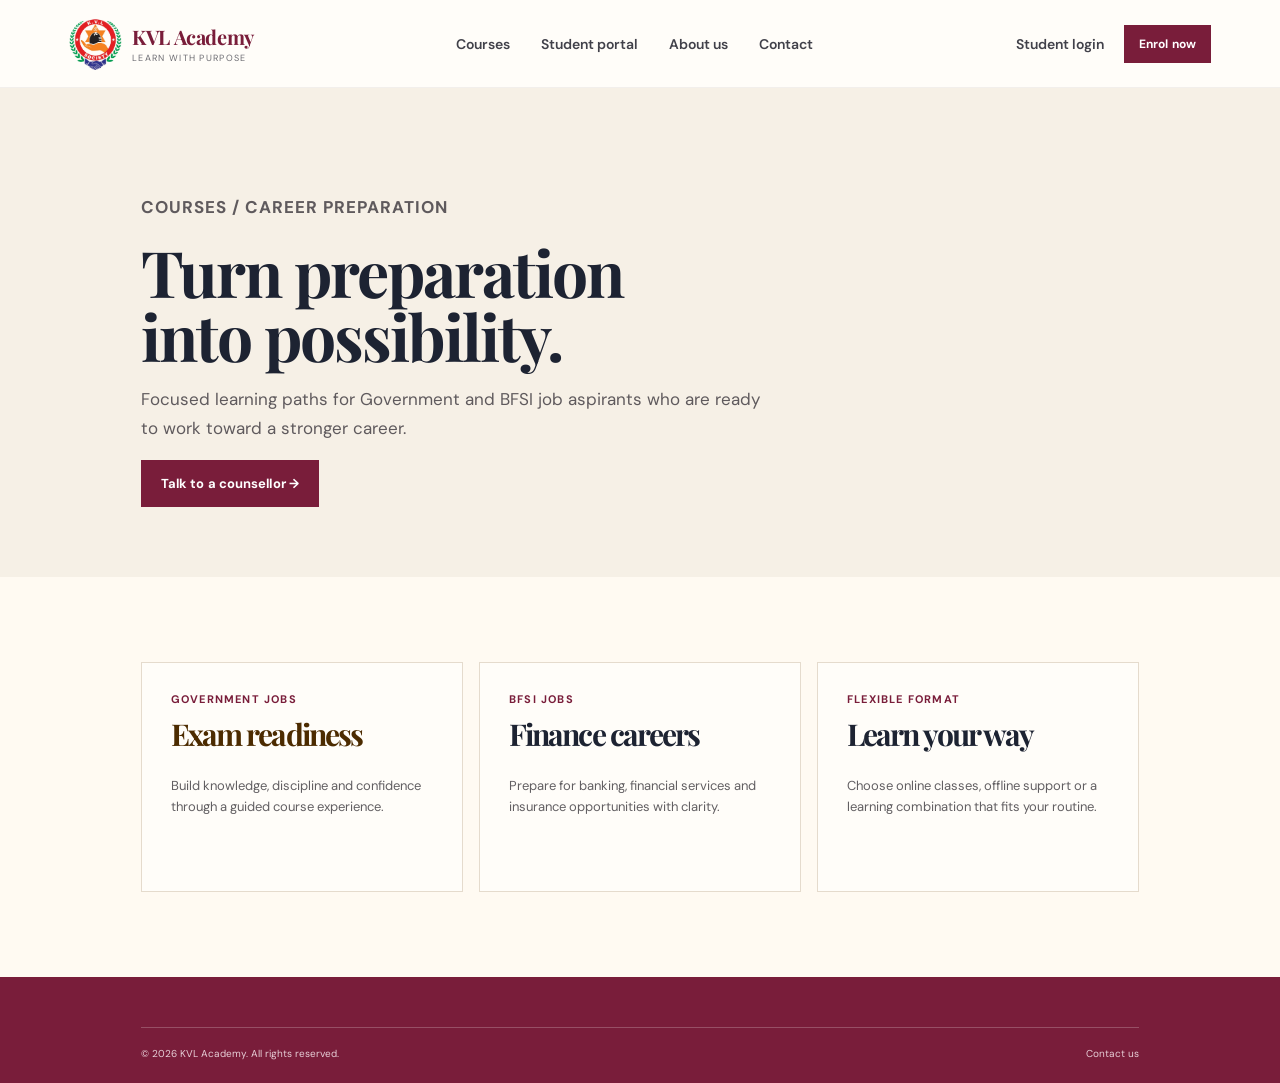
==== careers.html @ 96ace58b "Add KVL Academy website" ====
<!doctype html><html lang="en"><head><meta charset="utf-8"><meta name="viewport" content="width=device-width,initial-scale=1"><meta name="description" content="KVL Academy preparation for government and BFSI jobs."><title>Career Preparation | KVL Academy</title><link rel="preconnect" href="https://fonts.googleapis.com"><link rel="preconnect" href="https://fonts.gstatic.com" crossorigin><link href="https://fonts.googleapis.com/css2?family=DM+Sans:wght@400;500;600;700&family=Playfair+Display:wght@600;700&display=swap" rel="stylesheet"><link rel="stylesheet" href="styles.css"></head><body><header class="site-header"><a class="brand" href="index.html"><img src="kvl-society-logo.jpg" alt="KVL Society logo"><span><strong>KVL Academy</strong><small>Learn with purpose</small></span></a><button class="menu-button" aria-label="Open navigation" aria-expanded="false">☰</button><nav class="main-nav"><a href="courses.html">Courses</a><a href="student-portal.html">Student portal</a><a href="about.html">About us</a><a href="contact.html">Contact</a></nav><div class="header-actions"><a class="login" href="student-portal.html">Student login</a><a class="button button-small" href="contact.html">Enrol now</a></div></header><main><section class="page-hero"><p class="breadcrumbs">Courses / Career preparation</p><h1>Turn preparation<br>into possibility.</h1><p>Focused learning paths for Government and BFSI job aspirants who are ready to work toward a stronger career.</p><a class="button" href="contact.html">Talk to a counsellor →</a></section><section class="page-content"><div class="programme-list"><article class="programme government"><b>GOVERNMENT JOBS</b><h2>Exam readiness</h2><p>Build knowledge, discipline and confidence through a guided course experience.</p></article><article class="programme bfsi"><b>BFSI JOBS</b><h2>Finance careers</h2><p>Prepare for banking, financial services and insurance opportunities with clarity.</p></article><article class="programme"><b>FLEXIBLE FORMAT</b><h2>Learn your way</h2><p>Choose online classes, offline support or a learning combination that fits your routine.</p></article></div></section></main><footer><div class="footer-bottom"><span>© 2026 KVL Academy. All rights reserved.</span><a href="contact.html">Contact us</a></div></footer><script src="script.js"></script></body></html>
---- styles.css ----
:root{--ink:#1d2332;--cream:#fffaf2;--paper:#f6f0e6;--maroon:#791d3a;--red:#d92324;--orange:#f59a22;--green:#079346;--blue:#32328e;--line:#e5dbcd}*{box-sizing:border-box}html{scroll-behavior:smooth}body{margin:0;background:var(--cream);color:var(--ink);font-family:'DM Sans',sans-serif}a{color:inherit;text-decoration:none}.site-header{height:88px;padding:0 5.4vw;display:flex;align-items:center;gap:32px;background:#fffdf9;position:sticky;top:0;z-index:20;border-bottom:1px solid rgba(32,30,37,.06)}.brand{display:flex;align-items:center;gap:10px;min-width:max-content}.brand img{width:53px;height:53px;border-radius:50%;object-fit:cover;mix-blend-mode:multiply}.brand span{display:grid;gap:2px}.brand strong{font-family:'Playfair Display',serif;font-size:20px;color:var(--maroon);letter-spacing:-.4px}.brand small{font-size:9px;letter-spacing:1.3px;text-transform:uppercase;color:#6c6c72}.main-nav{display:flex;align-items:center;justify-content:center;gap:31px;flex:1}.main-nav a,.login{font-size:14px;font-weight:600;color:#41414a}.main-nav a:hover,.login:hover{color:var(--maroon)}.header-actions{display:flex;align-items:center;gap:20px}.button{border:0;background:var(--maroon);color:#fff;display:inline-flex;gap:20px;align-items:center;justify-content:center;padding:15px 20px;font-size:13px;font-weight:700;letter-spacing:.1px;transition:.25s;cursor:pointer}.button:hover{background:#581229;transform:translateY(-2px)}.button span{font-size:19px;line-height:12px}.button-small{padding:11px 15px;font-size:12px}.menu-button{display:none}.hero{min-height:655px;display:grid;grid-template-columns:1.05fr .95fr;overflow:hidden;background:var(--paper)}.hero-copy{padding:107px 6vw 80px 12vw;position:relative;z-index:1}.eyebrow{font-weight:700;letter-spacing:1.65px;font-size:10px;color:var(--maroon);margin:0 0 18px}.hero h1,h2{font-family:'Playfair Display',serif;letter-spacing:-1.9px;line-height:.98;margin:0}.hero h1{font-size:clamp(45px,5.2vw,76px);color:var(--ink)}.hero h1 em{font-style:normal;color:var(--maroon)}.hero-text{max-width:465px;font-size:17px;line-height:1.7;color:#59575d;margin:27px 0 31px}.hero-actions{display:flex;align-items:center;gap:26px}.text-link{font-size:13px;font-weight:700;color:var(--maroon);display:inline-flex;gap:8px;align-items:center}.text-link span{font-size:18px}.hero-proof{font-size:12px;display:flex;align-items:center;gap:9px;margin-top:69px;color:#5e5a5e}.proof-dot{width:8px;height:8px;background:var(--green);border-radius:50%}.hero-art{position:relative;overflow:hidden;background:linear-gradient(133deg,#fae7bc,#eea13d)}.sun-disc{position:absolute;width:590px;height:590px;border-radius:50%;background:#f7bc57;top:25px;left:11%;box-shadow:inset 0 0 0 20px rgba(255,255,255,.14)}.orbit{position:absolute;border:1px solid rgba(121,29,58,.27);border-radius:50%;width:560px;height:280px;left:8%;top:180px;transform:rotate(-24deg)}.orbit-two{width:470px;height:220px;top:216px;left:15%;transform:rotate(36deg)}.hero-card{position:absolute;background:rgba(255,252,246,.92);padding:17px 21px;width:168px;box-shadow:0 10px 25px rgba(102,60,10,.13);display:grid;gap:3px}.hero-card span{font-size:10px;color:var(--maroon);font-weight:700}.hero-card strong{font-family:'Playfair Display',serif;font-size:21px}.hero-card small{font-size:10px;color:#6b6762}.card-one{top:79px;right:13%;transform:rotate(4deg)}.card-two{top:291px;left:3%;transform:rotate(-5deg)}.card-three{right:7%;bottom:69px;transform:rotate(3deg)}.book{position:absolute;width:165px;height:32px;bottom:105px;left:35%;transform:skewY(-16deg) rotate(-12deg);box-shadow:0 10px 11px rgba(60,35,0,.16)}.book-red{background:var(--red);margin-bottom:0}.book-yellow{background:#ffe1a0;margin-bottom:30px;left:37%}.book-blue{background:var(--blue);margin-bottom:60px;left:39%}.trust-strip{background:var(--maroon);color:#fff;padding:28px 11vw;display:grid;grid-template-columns:repeat(4,1fr);gap:22px}.trust-strip div{display:flex;gap:11px;align-items:center;font-size:12px}.trust-strip b{font-family:'Playfair Display',serif;color:#f7bc57;font-size:18px}.section{padding:110px 11vw}.section-heading{display:flex;justify-content:space-between;align-items:end;gap:60px;margin-bottom:48px}.section-heading h2,.learning-copy h2,.feature-copy h2,.enquiry-section h2{font-size:clamp(38px,4vw,58px)}.section-heading>p{max-width:330px;color:#625f62;line-height:1.65;font-size:14px;margin:0}.course-grid{display:grid;grid-template-columns:repeat(4,1fr);gap:14px}.course-card{min-height:270px;padding:23px;position:relative;color:#fff;display:flex;flex-direction:column;transition:.25s}.course-card:hover{transform:translateY(-6px)}.course-number{font-size:11px;font-weight:700;opacity:.75}.course-icon{font-size:36px;margin:auto 0 12px}.course-card h3{font-family:'Playfair Display',serif;font-size:28px;line-height:1;margin:0}.course-card p{font-size:11px;margin:9px 0 0;opacity:.9}.card-arrow{position:absolute;right:22px;bottom:22px;font-size:24px}.science{background:var(--maroon)}.commerce{background:var(--green)}.government{background:var(--orange);color:#4c2b00}.bfsi{background:var(--blue)}.learning-section{background:#f1e6d5;display:grid;grid-template-columns:.88fr 1.12fr;gap:8vw;padding:105px 11vw;align-items:center}.learning-copy>p:not(.eyebrow),.feature-copy>p{line-height:1.7;color:#59575d;font-size:15px;max-width:400px;margin:24px 0 25px}.dark-link{color:var(--maroon)}.learning-map{background:#fffdf9;padding:23px;box-shadow:0 20px 50px rgba(80,52,20,.11);min-height:392px}.map-title{font-size:12px;font-weight:700;padding-bottom:20px;border-bottom:1px solid #ede7dd;display:flex;justify-content:space-between}.map-title span{color:var(--green)}.map-row{display:flex;align-items:center;gap:10px;min-height:35px}.top-map{justify-content:center;margin-top:18px}.map-node{border:1px solid #ded7cf;border-radius:4px;padding:7px 11px;font-size:11px;font-weight:700;background:#fff}.main-node{background:var(--maroon);color:#fff;border-color:var(--maroon)}.map-line{height:12px;width:1px;background:#cfc4b6;margin-left:50%;transform:translateX(-1px)}.split{justify-content:space-between}.muted-node{font-size:10px;color:#777}.muted-node b{color:var(--green);font-size:12px}.left-line{margin-left:21px}.wide-node span{color:var(--red);margin-left:10px}.resource-pill{font-size:10px;background:#fbe9c8;padding:6px 9px;border-radius:12px;color:#9b5c00}.test-pill{background:#dcefdc;color:#28743e}.feature-course{display:grid;grid-template-columns:1fr 1fr;gap:8vw;align-items:center}.feature-image{height:475px;background:var(--maroon);position:relative;overflow:hidden;padding:33px;color:#fff}.feature-shape{position:absolute;width:400px;height:400px;border-radius:50%;right:-70px;bottom:-120px;background:var(--orange);box-shadow:-60px -90px 0 rgba(255,255,255,.08)}.feature-image p{font-family:'Playfair Display',serif;font-size:37px;line-height:1;position:absolute;bottom:21px;z-index:2;margin:0}.feature-badge{font-size:9px;letter-spacing:1px;line-height:1.8;position:relative;z-index:1}.feature-badge b{font-size:15px;letter-spacing:0}.feature-copy ul{list-style:none;padding:0;margin:25px 0}.feature-copy li{font-size:14px;margin:11px 0}.feature-copy li:before{content:'✓';color:var(--green);font-weight:bold;margin-right:10px}.button-orange{background:var(--orange);color:#4d2b00}.about-section{background:#1d2332;color:#fff;padding:95px 11vw;display:grid;grid-template-columns:.65fr 1.1fr .8fr;gap:6vw;align-items:center}.about-mark{font-family:'Playfair Display',serif;font-size:56px;color:#f5b958;line-height:.8;border-left:2px solid var(--green);padding-left:21px}.about-mark span{font-family:'DM Sans',sans-serif;font-size:11px;letter-spacing:4px;color:#fff}.light-eyebrow{color:#f5b958}.about-section h2{font-size:clamp(32px,3.4vw,49px)}.about-section p:not(.eyebrow){font-size:14px;line-height:1.7;color:#d7d9de;max-width:435px}.light-link{color:#fff}.video-placeholder{height:202px;background:linear-gradient(130deg,#a12739,#ef9c24);padding:23px;display:flex;flex-direction:column;justify-content:end;position:relative}.video-placeholder span{position:absolute;top:28px;left:28px;width:42px;height:42px;border-radius:50%;background:#fff;color:var(--maroon);display:grid;place-items:center;font-size:14px;padding-left:2px}.video-placeholder p{font-family:'Playfair Display',serif;font-size:21px!important;color:#fff!important;margin:0!important}.video-placeholder small{font-size:10px;color:#fff;margin-top:5px}.enquiry-section{padding:102px 11vw;display:grid;grid-template-columns:1fr 1fr;gap:10vw;background:#fffdf9}.enquiry-section>div>p:not(.eyebrow){line-height:1.7;color:#5c5960;max-width:340px;font-size:14px}.enquiry-form{display:grid;gap:14px}.enquiry-form label{font-weight:700;font-size:11px;letter-spacing:.2px;display:grid;gap:6px}.enquiry-form input,.enquiry-form select{font:inherit;font-size:14px;border:1px solid #dcd5cb;background:#fff;padding:13px;border-radius:0;width:100%;outline-color:var(--maroon)}.enquiry-form .button{margin-top:6px}.form-note{font-size:10px;color:#777;line-height:1.4;margin:0}.form-success{font-size:12px;color:var(--green);font-weight:700;margin:0;min-height:16px}footer{background:var(--maroon);color:#fff;padding:50px 11vw 23px}.footer-top{display:flex;align-items:center;justify-content:space-between;padding-bottom:37px;border-bottom:1px solid rgba(255,255,255,.22)}.footer-brand strong{color:#fff}.footer-brand small{color:#ffdede}.footer-top>p{font-family:'Playfair Display',serif;font-size:20px;margin:0;color:#f5b958}.footer-grid{display:grid;grid-template-columns:1fr 1fr 1.4fr;gap:45px;padding:35px 0}.footer-grid h4{font-size:11px;text-transform:uppercase;letter-spacing:1px;color:#f5b958;margin:0 0 13px}.footer-grid a,.footer-grid p{display:block;font-size:12px;color:#fff;opacity:.9;margin:8px 0}.footer-pending{line-height:1.6;max-width:300px}.footer-bottom{border-top:1px solid rgba(255,255,255,.22);padding-top:19px;display:flex;justify-content:space-between;color:#e7cfd7;font-size:10px}
@media(max-width:850px){.site-header{height:72px;padding:0 5vw}.main-nav,.header-actions{display:none}.menu-button{display:block;margin-left:auto;background:none;border:0;font-size:23px;color:var(--maroon)}.main-nav.open{display:flex;position:absolute;top:72px;left:0;right:0;background:#fffdf9;padding:22px;flex-direction:column;gap:19px;border-top:1px solid #eee}.hero{grid-template-columns:1fr}.hero-copy{padding:74px 8vw 55px}.hero-art{height:420px}.trust-strip{padding:25px 8vw;grid-template-columns:1fr 1fr}.section,.learning-section,.enquiry-section{padding:75px 8vw}.section-heading,.feature-course,.learning-section,.enquiry-section{grid-template-columns:1fr;display:grid;gap:32px}.course-grid{grid-template-columns:1fr 1fr}.about-section{padding:70px 8vw;grid-template-columns:1fr;gap:28px}.about-mark{font-size:43px}.footer-grid{grid-template-columns:1fr 1fr}.footer-top{align-items:flex-start;gap:18px;flex-direction:column}}
@media(max-width:520px){.brand img{width:43px;height:43px}.brand strong{font-size:17px}.hero h1{font-size:46px}.hero-actions{align-items:flex-start;flex-direction:column;gap:18px}.hero-proof{margin-top:42px}.hero-art{height:350px}.sun-disc{width:390px;height:390px;left:0}.hero-card{width:135px;padding:13px}.card-one{right:6%;top:33px}.card-two{left:5%;top:184px}.card-three{right:6%;bottom:26px}.book{display:none}.trust-strip{gap:19px 8px}.trust-strip div{font-size:10px}.section-heading{margin-bottom:34px}.course-grid{grid-template-columns:1fr;gap:10px}.course-card{min-height:205px}.learning-map{padding:16px;overflow:hidden}.map-row{gap:5px}.map-node{font-size:9px;padding:7px}.resource-pill{font-size:8px;padding:5px}.feature-image{height:360px}.feature-copy h2,.learning-copy h2,.enquiry-section h2{font-size:40px}.footer-top>p{font-size:17px}.footer-grid{grid-template-columns:1fr;gap:20px}.footer-bottom{gap:10px;flex-direction:column}.video-placeholder{width:100%}}
.hero-photo{background:#eee0cb}.hero-photo>img{height:100%;width:100%;object-fit:cover;object-position:center;display:block}.hero-photo:after{content:'';position:absolute;inset:0;background:linear-gradient(90deg,rgba(255,247,231,.10),transparent 50%)}.hero-photo .hero-card{z-index:2}.page-hero{padding:88px 11vw 70px;background:var(--paper)}.page-hero h1{font-family:'Playfair Display',serif;font-size:clamp(42px,5vw,70px);line-height:1;margin:0;letter-spacing:-2px}.page-hero p{max-width:620px;font-size:17px;line-height:1.7;color:#5f5a5d}.breadcrumbs{font-size:11px;font-weight:700;color:var(--maroon);letter-spacing:1px;text-transform:uppercase;margin-bottom:18px}.page-content{padding:85px 11vw}.programme-list{display:grid;grid-template-columns:repeat(3,1fr);gap:16px}.programme{border:1px solid var(--line);padding:29px;background:#fffdf9;min-height:230px;display:flex;flex-direction:column}.programme b{color:var(--maroon);font-size:11px;letter-spacing:1.2px}.programme h2{font-size:30px;margin:14px 0}.programme p{font-size:13px;line-height:1.6;color:#625f62}.programme .text-link{margin-top:auto}.two-column{display:grid;grid-template-columns:1fr 1fr;gap:7vw;align-items:start}.course-syllabus{background:#f1e6d5;padding:26px}.course-syllabus h3{font-family:'Playfair Display',serif;font-size:26px;margin:0 0 15px}.course-syllabus p{font-size:13px;line-height:1.7}.course-syllabus ul{padding-left:18px;font-size:13px;line-height:2}.portal-shell{background:#f1e6d5;padding:60px 7vw;min-height:620px}.portal-grid{display:grid;grid-template-columns:230px 1fr;max-width:1100px;margin:auto;background:#fffdf9;box-shadow:0 15px 50px rgba(64,40,15,.12)}.portal-side{padding:27px;background:var(--maroon);color:#fff}.portal-side a{display:block;padding:12px 0;font-size:13px;border-bottom:1px solid rgba(255,255,255,.15)}.portal-main{padding:38px}.portal-main h1{font-family:'Playfair Display',serif;font-size:42px;margin:0 0 26px}.lesson-list{display:grid;gap:10px}.lesson{padding:16px;border:1px solid var(--line);display:flex;justify-content:space-between;font-size:13px}.contact-card{padding:32px;background:var(--maroon);color:#fff}.contact-card h2{font-size:36px}.contact-card p{font-size:14px;line-height:1.7}@media(max-width:850px){.programme-list,.two-column{grid-template-columns:1fr}.page-hero,.page-content{padding-left:8vw;padding-right:8vw}.portal-grid{grid-template-columns:1fr}.portal-side{display:flex;gap:14px;overflow:auto}.portal-side a{white-space:nowrap;border:0}.portal-main{padding:26px}}
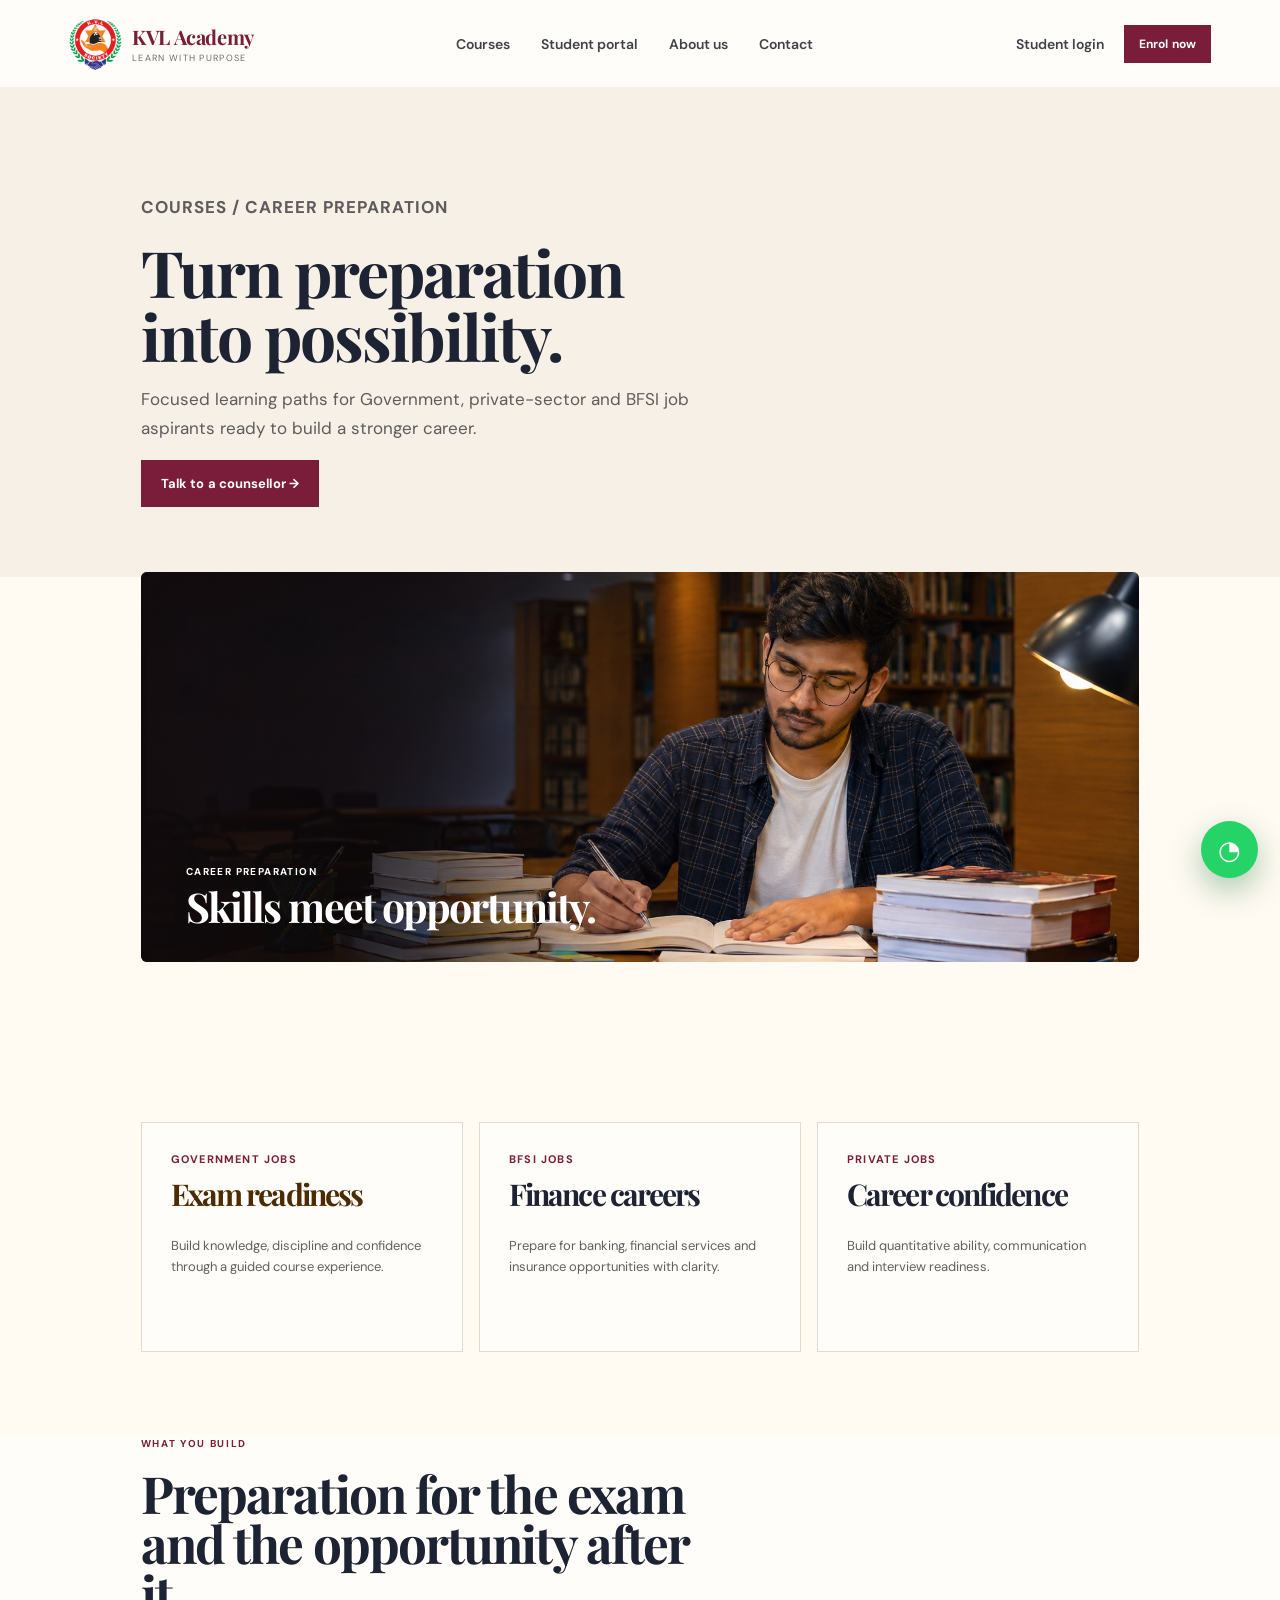
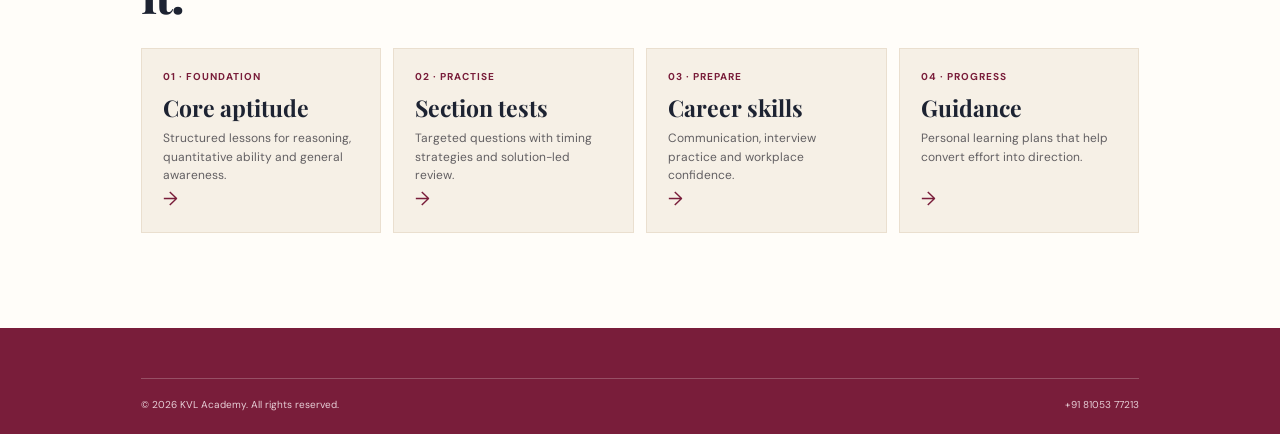
==== commit 47d05f43: "Elevate KVL Academy learning experience" ====
--- a/careers.html
+++ b/careers.html
@@ -1 +1 @@
-<!doctype html><html lang="en"><head><meta charset="utf-8"><meta name="viewport" content="width=device-width,initial-scale=1"><meta name="description" content="KVL Academy preparation for government and BFSI jobs."><title>Career Preparation | KVL Academy</title><link rel="preconnect" href="https://fonts.googleapis.com"><link rel="preconnect" href="https://fonts.gstatic.com" crossorigin><link href="https://fonts.googleapis.com/css2?family=DM+Sans:wght@400;500;600;700&family=Playfair+Display:wght@600;700&display=swap" rel="stylesheet"><link rel="stylesheet" href="styles.css"></head><body><header class="site-header"><a class="brand" href="index.html"><img src="kvl-society-logo.jpg" alt="KVL Society logo"><span><strong>KVL Academy</strong><small>Learn with purpose</small></span></a><button class="menu-button" aria-label="Open navigation" aria-expanded="false">☰</button><nav class="main-nav"><a href="courses.html">Courses</a><a href="student-portal.html">Student portal</a><a href="about.html">About us</a><a href="contact.html">Contact</a></nav><div class="header-actions"><a class="login" href="student-portal.html">Student login</a><a class="button button-small" href="contact.html">Enrol now</a></div></header><main><section class="page-hero"><p class="breadcrumbs">Courses / Career preparation</p><h1>Turn preparation<br>into possibility.</h1><p>Focused learning paths for Government and BFSI job aspirants who are ready to work toward a stronger career.</p><a class="button" href="contact.html">Talk to a counsellor →</a></section><section class="page-content"><div class="programme-list"><article class="programme government"><b>GOVERNMENT JOBS</b><h2>Exam readiness</h2><p>Build knowledge, discipline and confidence through a guided course experience.</p></article><article class="programme bfsi"><b>BFSI JOBS</b><h2>Finance careers</h2><p>Prepare for banking, financial services and insurance opportunities with clarity.</p></article><article class="programme"><b>FLEXIBLE FORMAT</b><h2>Learn your way</h2><p>Choose online classes, offline support or a learning combination that fits your routine.</p></article></div></section></main><footer><div class="footer-bottom"><span>© 2026 KVL Academy. All rights reserved.</span><a href="contact.html">Contact us</a></div></footer><script src="script.js"></script></body></html>
+<!doctype html><html lang="en"><head><meta charset="utf-8"><meta name="viewport" content="width=device-width,initial-scale=1"><meta name="description" content="KVL Academy preparation for government, private and BFSI jobs."><title>Career Preparation | KVL Academy</title><link rel="preconnect" href="https://fonts.googleapis.com"><link rel="preconnect" href="https://fonts.gstatic.com" crossorigin><link href="https://fonts.googleapis.com/css2?family=DM+Sans:wght@400;500;600;700&family=Playfair+Display:wght@600;700&display=swap" rel="stylesheet"><link rel="stylesheet" href="styles.css"><link rel="stylesheet" href="premium.css"></head><body><header class="site-header"><a class="brand" href="index.html"><img src="kvl-society-logo.jpg" alt="KVL Society logo"><span><strong>KVL Academy</strong><small>Learn with purpose</small></span></a><button class="menu-button" aria-label="Open navigation" aria-expanded="false">☰</button><nav class="main-nav"><a href="courses.html">Courses</a><a href="student-portal.html">Student portal</a><a href="about.html">About us</a><a href="contact.html">Contact</a></nav><div class="header-actions"><a class="login" href="student-portal.html">Student login</a><a class="button button-small" href="contact.html">Enrol now</a></div></header><main><section class="page-hero"><p class="breadcrumbs">Courses / Career preparation</p><h1>Turn preparation<br>into possibility.</h1><p>Focused learning paths for Government, private-sector and BFSI job aspirants ready to build a stronger career.</p><a class="button" href="contact.html">Talk to a counsellor →</a></section><section class="course-hero-image"><img src="theme-government.png" alt="Student preparing for a government job exam"><div><p>CAREER PREPARATION</p><h2>Skills meet opportunity.</h2></div></section><section class="page-content"><div class="programme-list"><article class="programme government"><b>GOVERNMENT JOBS</b><h2>Exam readiness</h2><p>Build knowledge, discipline and confidence through a guided course experience.</p></article><article class="programme bfsi"><b>BFSI JOBS</b><h2>Finance careers</h2><p>Prepare for banking, financial services and insurance opportunities with clarity.</p></article><article class="programme"><b>PRIVATE JOBS</b><h2>Career confidence</h2><p>Build quantitative ability, communication and interview readiness.</p></article></div></section><section class="module-section"><div class="module-heading"><p class="eyebrow">WHAT YOU BUILD</p><h2>Preparation for the exam and the opportunity after it.</h2></div><div class="module-grid"><article class="module-card"><b>01 · FOUNDATION</b><h3>Core aptitude</h3><p>Structured lessons for reasoning, quantitative ability and general awareness.</p><span>→</span></article><article class="module-card"><b>02 · PRACTISE</b><h3>Section tests</h3><p>Targeted questions with timing strategies and solution-led review.</p><span>→</span></article><article class="module-card"><b>03 · PREPARE</b><h3>Career skills</h3><p>Communication, interview practice and workplace confidence.</p><span>→</span></article><article class="module-card"><b>04 · PROGRESS</b><h3>Guidance</h3><p>Personal learning plans that help convert effort into direction.</p><span>→</span></article></div></section></main><footer><div class="footer-bottom"><span>© 2026 KVL Academy. All rights reserved.</span><a href="tel:+918105377213">+91 81053 77213</a></div></footer><script src="script.js"></script></body></html>
--- a/premium.css
+++ b/premium.css
@@ -0,0 +1,8 @@
+/* Premium 2026 experience */
+.hero-photo .hero-card{right:auto;left:26px}.hero-photo .card-one{top:45px}.hero-photo .card-three{bottom:38px}
+.hero-photo>img{object-position:58% center}.hero{min-height:680px}.hero-copy{padding-left:11vw}.theme-showcase{padding:105px 0 88px;overflow:hidden;background:#fffdf9}.theme-heading{padding:0 11vw;margin-bottom:34px}.theme-track{display:flex;gap:18px;overflow-x:auto;scroll-snap-type:x mandatory;padding:5px 11vw 26px;scroll-padding:11vw;-webkit-overflow-scrolling:touch;scrollbar-width:none}.theme-track::-webkit-scrollbar{display:none}.theme-card{min-width:355px;height:420px;position:relative;overflow:hidden;scroll-snap-align:start;background:var(--ink);color:#fff;border-radius:3px;box-shadow:0 14px 35px rgba(52,29,29,.14)}.theme-card img{width:100%;height:100%;object-fit:cover;transition:transform .7s}.theme-card:after{content:'';position:absolute;inset:0;background:linear-gradient(0deg,rgba(17,20,28,.91),rgba(17,20,28,.03) 66%)}.theme-card:hover img{transform:scale(1.06)}.theme-card div{position:absolute;left:25px;right:25px;bottom:23px;z-index:1}.theme-card span{font-size:10px;font-weight:700;letter-spacing:1.25px;color:#f7bc57;text-transform:uppercase}.theme-card h3{font-family:'Playfair Display',serif;font-size:29px;line-height:1.05;margin:8px 0}.theme-card p{font-size:12px;margin:0;color:#f0ebeb}.drag-hint{display:flex;justify-content:center;gap:12px;color:#78716b;font-size:11px;letter-spacing:.4px}.drag-hint span{color:var(--maroon);font-size:17px;line-height:10px}
+.learning-section{background:linear-gradient(120deg,#f1e6d5 0%,#f7eddf 100%)}.learning-points{display:grid;gap:13px;margin:28px 0}.learning-points>div{display:flex;align-items:center;gap:12px}.learning-points b{display:grid;place-items:center;background:var(--maroon);color:#fff;width:31px;height:31px;border-radius:50%;font-size:13px}.learning-points span{display:grid;gap:2px}.learning-points strong{font-size:12px}.learning-points small{font-size:11px;color:#6a6460}.dashboard-preview{padding:22px;background:#fffdfa;border-radius:12px;box-shadow:0 24px 60px rgba(79,53,29,.18);max-width:570px;justify-self:end;width:100%;border:1px solid rgba(121,29,58,.08)}.dashboard-top{display:flex;align-items:center;gap:10px;border-bottom:1px solid #eee5d8;padding-bottom:17px}.student-avatar{height:37px;width:37px;border-radius:50%;display:grid;place-items:center;background:linear-gradient(135deg,#f5b958,#791d3a);font-size:11px;font-weight:700;color:#fff}.dashboard-top div:nth-child(2){display:grid;gap:2px}.dashboard-top small,.dashboard-course small,.dashboard-progress small,.dashboard-grid small,.next-lesson small{font-size:10px;color:#77716d}.dashboard-top strong{font-size:13px}.notification-dot{color:var(--green);font-size:14px;margin-left:auto}.dashboard-course{margin-top:18px;padding:19px;background:linear-gradient(115deg,#701530,#962d4c);color:#fff;border-radius:8px;display:flex;justify-content:space-between;align-items:center}.dashboard-course small,.dashboard-course p{color:#f2dfe6}.dashboard-course h3{font-family:'Playfair Display',serif;margin:4px 0;font-size:26px}.dashboard-course p{font-size:11px;margin:0}.play-button{width:43px;height:43px;background:#f6b745;color:var(--maroon);border-radius:50%;display:grid;place-items:center;font-size:13px}.dashboard-progress{margin:18px 0}.dashboard-progress>div:first-child{display:flex;justify-content:space-between;font-size:11px;font-weight:700;margin-bottom:7px}.dashboard-progress b{color:var(--green)}.progress-bar{height:7px;background:#e7ddd2;border-radius:20px;overflow:hidden}.progress-bar i{display:block;height:100%;width:68%;border-radius:20px;background:linear-gradient(90deg,var(--green),#57bc72)}.dashboard-progress>small{display:block;margin-top:7px}.dashboard-grid{display:grid;grid-template-columns:1fr 1fr;gap:11px}.dashboard-grid article{border:1px solid #ebe2d7;border-radius:7px;padding:13px;display:grid;gap:5px}.dash-icon{width:28px;height:28px;border-radius:7px;background:#e9f3ed;color:#079346;display:grid;place-items:center;font-size:14px}.orange-icon{background:#fff0d4;color:#bd710c}.dashboard-grid strong{font-size:12px}.dashboard-grid em{font-size:10px;font-style:normal;color:#77716d}.next-lesson{display:flex;align-items:center;gap:10px;margin-top:12px;background:#f6f1e9;padding:12px;border-radius:7px}.lesson-mini-icon{width:26px;height:26px;border-radius:50%;background:#fff;color:var(--maroon);display:grid;place-items:center;font-size:9px}.next-lesson span:nth-child(2){display:grid;gap:3px;flex:1}.next-lesson strong{font-size:11px}.next-lesson>b{font-size:10px}
+.premium-feature{background:#33222a}.premium-feature>img{width:100%;height:100%;object-fit:cover;position:absolute;inset:0}.feature-overlay{position:absolute;inset:0;background:linear-gradient(0deg,rgba(53,13,31,.92),rgba(42,16,24,.08))}.feature-image .feature-badge,.feature-image p{z-index:2}.quick-whatsapp{margin-top:26px;display:flex;align-items:center;gap:10px;color:var(--maroon);font-weight:700;font-size:12px}.quick-whatsapp>span{display:grid;gap:2px;flex:1}.quick-whatsapp small{color:#766d6c;font-weight:500;font-size:10px}.whatsapp-float{position:fixed;right:22px;bottom:22px;width:57px;height:57px;background:#25d366;color:#fff;border-radius:50%;z-index:30;display:grid;place-items:center;box-shadow:0 12px 30px rgba(15,112,55,.35);font-size:26px;transition:.2s}.whatsapp-float:hover{transform:translateY(-4px) scale(1.03)}.whatsapp-float:after{content:'Chat with KVL';position:absolute;right:67px;background:#1d2332;color:#fff;font:600 11px 'DM Sans',sans-serif;white-space:nowrap;padding:9px 11px;border-radius:5px;opacity:0;transform:translateX(8px);pointer-events:none;transition:.2s}.whatsapp-float:hover:after{opacity:1;transform:translateX(0)}
+.module-section{padding:0 11vw 95px;background:#fffdf9}.module-heading{max-width:590px;margin-bottom:30px}.module-heading h2{font-size:clamp(34px,4vw,52px)}.module-grid{display:grid;grid-template-columns:repeat(4,1fr);gap:12px}.module-card{background:#f6f0e6;border:1px solid #eadfcf;padding:21px;min-height:185px;display:flex;flex-direction:column}.module-card b{color:var(--maroon);font-size:10px;letter-spacing:1px}.module-card h3{font-family:'Playfair Display',serif;font-size:23px;line-height:1;margin:13px 0 10px}.module-card p{font-size:12px;line-height:1.55;color:#625f62;margin:0}.module-card span{font-size:19px;margin-top:auto;color:var(--maroon)}.course-hero-image{height:390px;margin:-5px 11vw 75px;border-radius:6px;overflow:hidden;position:relative}.course-hero-image img{height:100%;width:100%;object-fit:cover}.course-hero-image:after{content:'';position:absolute;inset:0;background:linear-gradient(90deg,rgba(25,16,19,.62),transparent 70%)}.course-hero-image div{position:absolute;z-index:1;left:45px;bottom:36px;color:#fff}.course-hero-image p{font-size:10px;letter-spacing:1.4px;font-weight:700;margin:0 0 8px}.course-hero-image h2{font-size:41px}
+.portal-shell{padding:56px 7vw 76px;background:linear-gradient(130deg,#f0e3cf,#f8f2e9)}.portal-grid{border-radius:13px;overflow:hidden}.portal-side{background:linear-gradient(180deg,#701530,#3e0d20);min-height:560px}.portal-side strong{font-family:'Playfair Display',serif;font-size:21px}.portal-main{padding:35px 38px}.portal-main h1{font-size:44px}.portal-overview{display:grid;grid-template-columns:1.2fr .8fr;gap:15px;margin:24px 0}.portal-welcome{background:linear-gradient(120deg,#7b1e3b,#a42f51);color:#fff;border-radius:10px;padding:24px}.portal-welcome p{color:#f5e8ec;font-size:12px}.portal-welcome h2{font-size:30px}.portal-stat{background:#f2e7d7;border-radius:10px;padding:20px;display:grid;place-items:center;text-align:center}.portal-stat b{font-size:30px;color:var(--green)}.portal-stat small{font-size:10px;color:#726a61}.portal-timeline{display:grid;gap:9px}.portal-timeline>div{display:flex;align-items:center;padding:13px;border:1px solid #e7dccf;border-radius:8px;gap:12px}.portal-timeline i{width:29px;height:29px;border-radius:50%;background:#e8f3ea;color:#12964b;font-style:normal;display:grid;place-items:center;font-size:12px}.portal-timeline span{display:grid;gap:3px;flex:1;font-size:12px}.portal-timeline small{font-size:10px;color:#7a736e}.portal-timeline b{font-size:10px;color:var(--maroon)}
+@media(max-width:850px){.hero{min-height:0}.hero-copy{padding:64px 8vw 50px}.hero-art{height:430px}.hero-photo>img{object-position:64% center}.theme-showcase{padding:70px 0 58px}.theme-heading{padding:0 8vw;margin-bottom:28px}.theme-track{padding-left:8vw;padding-right:8vw;scroll-padding:8vw}.theme-card{min-width:300px;height:370px}.learning-section{padding:72px 8vw}.dashboard-preview{justify-self:stretch}.module-section{padding:0 8vw 70px}.module-grid{grid-template-columns:1fr 1fr}.course-hero-image{margin:0 8vw 55px;height:320px}.portal-overview{grid-template-columns:1fr}.whatsapp-float{right:16px;bottom:16px}}@media(max-width:520px){.site-header{height:67px}.brand small{display:none}.hero-copy{padding-top:48px}.hero h1{font-size:45px;letter-spacing:-1.5px}.hero-text{font-size:15px;line-height:1.6}.hero-art{height:335px}.hero-photo>img{object-position:64% center}.hero-card{display:none}.trust-strip{padding:20px 8vw}.theme-card{min-width:83vw;height:350px}.theme-card h3{font-size:26px}.section-heading h2,.learning-copy h2{font-size:40px}.learning-copy>p:not(.eyebrow){font-size:14px}.dashboard-preview{padding:15px;border-radius:9px}.dashboard-course{padding:15px}.dashboard-course h3{font-size:23px}.dashboard-grid{gap:8px}.dashboard-grid article{padding:10px}.feature-course{padding-top:64px;padding-bottom:64px}.feature-image{height:330px}.feature-image p{font-size:31px}.feature-copy li{font-size:13px}.module-grid{grid-template-columns:1fr}.module-card{min-height:145px}.course-hero-image{height:240px;margin-bottom:45px}.course-hero-image div{left:21px;bottom:21px}.course-hero-image h2{font-size:31px}.portal-shell{padding:26px 5vw}.portal-main{padding:23px 18px}.portal-main h1{font-size:37px}.whatsapp-float:after{display:none}}
